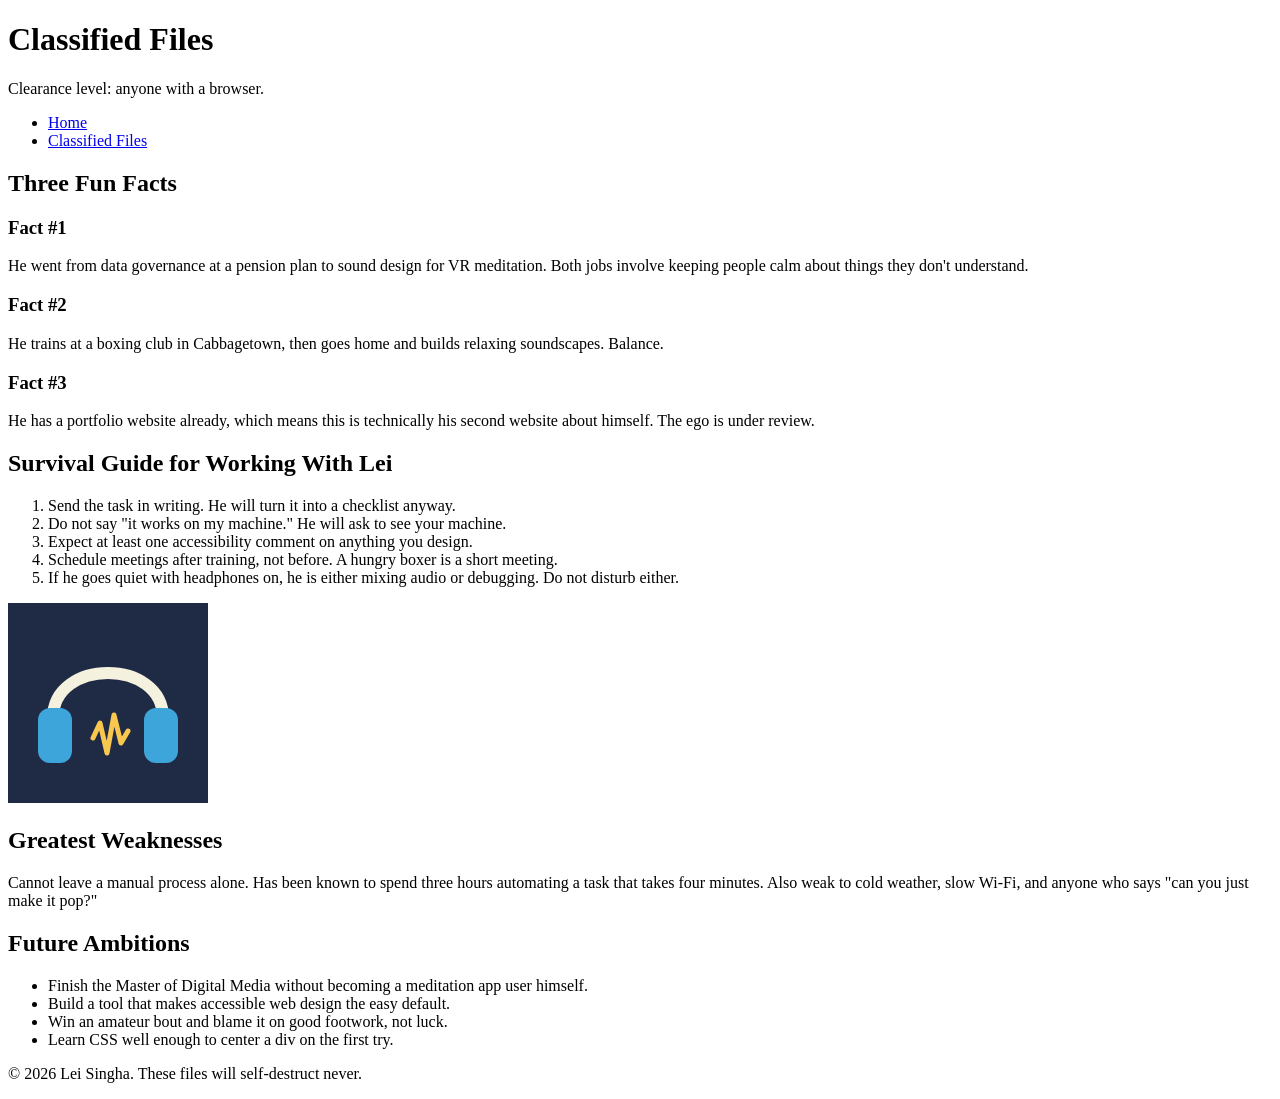
==== classified.html @ 01acc6a3 "Activity 6: Totally Accurate Guide to Me (HTML pages and images)" ====
<!DOCTYPE html>
<html lang="en">
<head>
  <meta charset="UTF-8">
  <meta name="viewport" content="width=device-width, initial-scale=1.0">
  <title>Classified Files | Totally Accurate Guide to Lei</title>
</head>
<body>

  <header id="site-header">
    <h1>Classified Files</h1>
    <p class="tagline">Clearance level: anyone with a browser.</p>
    <nav id="main-nav">
      <ul>
        <li><a href="index.html">Home</a></li>
        <li><a href="classified.html">Classified Files</a></li>
      </ul>
    </nav>
  </header>

  <main>

    <section id="fun-facts" class="card">
      <h2>Three Fun Facts</h2>
      <div class="fact-row">
        <div class="card fact">
          <h3>Fact #1</h3>
          <p>He went from data governance at a pension plan to sound design for VR meditation. Both jobs involve keeping people calm about things they don't understand.</p>
        </div>
        <div class="card fact">
          <h3>Fact #2</h3>
          <p>He trains at a boxing club in Cabbagetown, then goes home and builds relaxing soundscapes. Balance.</p>
        </div>
        <div class="card fact">
          <h3>Fact #3</h3>
          <p>He has a portfolio website already, which means this is technically his second website about himself. The ego is under review.</p>
        </div>
      </div>
    </section>

    <section id="survival-guide" class="card">
      <h2>Survival Guide for Working With Lei</h2>
      <ol>
        <li>Send the task in writing. He will turn it into a checklist anyway.</li>
        <li>Do not say "it works on my machine." He will ask to see your machine.</li>
        <li>Expect at least one accessibility comment on anything you design.</li>
        <li>Schedule meetings after training, not before. A hungry boxer is a short meeting.</li>
        <li>If he goes quiet with headphones on, he is either mixing audio or debugging. Do not disturb either.</li>
      </ol>
    </section>

    <section id="weakness" class="card warning-box">
      <img src="images/headphones.svg" alt="Illustration of blue headphones with a yellow sound wave between the ear cups">
      <div>
        <h2>Greatest Weaknesses</h2>
        <p>
          Cannot leave a manual process alone. Has been known to spend three hours automating
          a task that takes four minutes. Also weak to cold weather, slow Wi-Fi, and anyone who
          says "can you just make it pop?"
        </p>
      </div>
    </section>

    <section id="ambitions" class="card">
      <h2>Future Ambitions</h2>
      <ul>
        <li>Finish the Master of Digital Media without becoming a meditation app user himself.</li>
        <li>Build a tool that makes accessible web design the easy default.</li>
        <li>Win an amateur bout and blame it on good footwork, not luck.</li>
        <li>Learn CSS well enough to center a div on the first try.</li>
      </ul>
    </section>

  </main>

  <footer>
    <p>&copy; 2026 Lei Singha. These files will self-destruct never.</p>
  </footer>

</body>
</html>
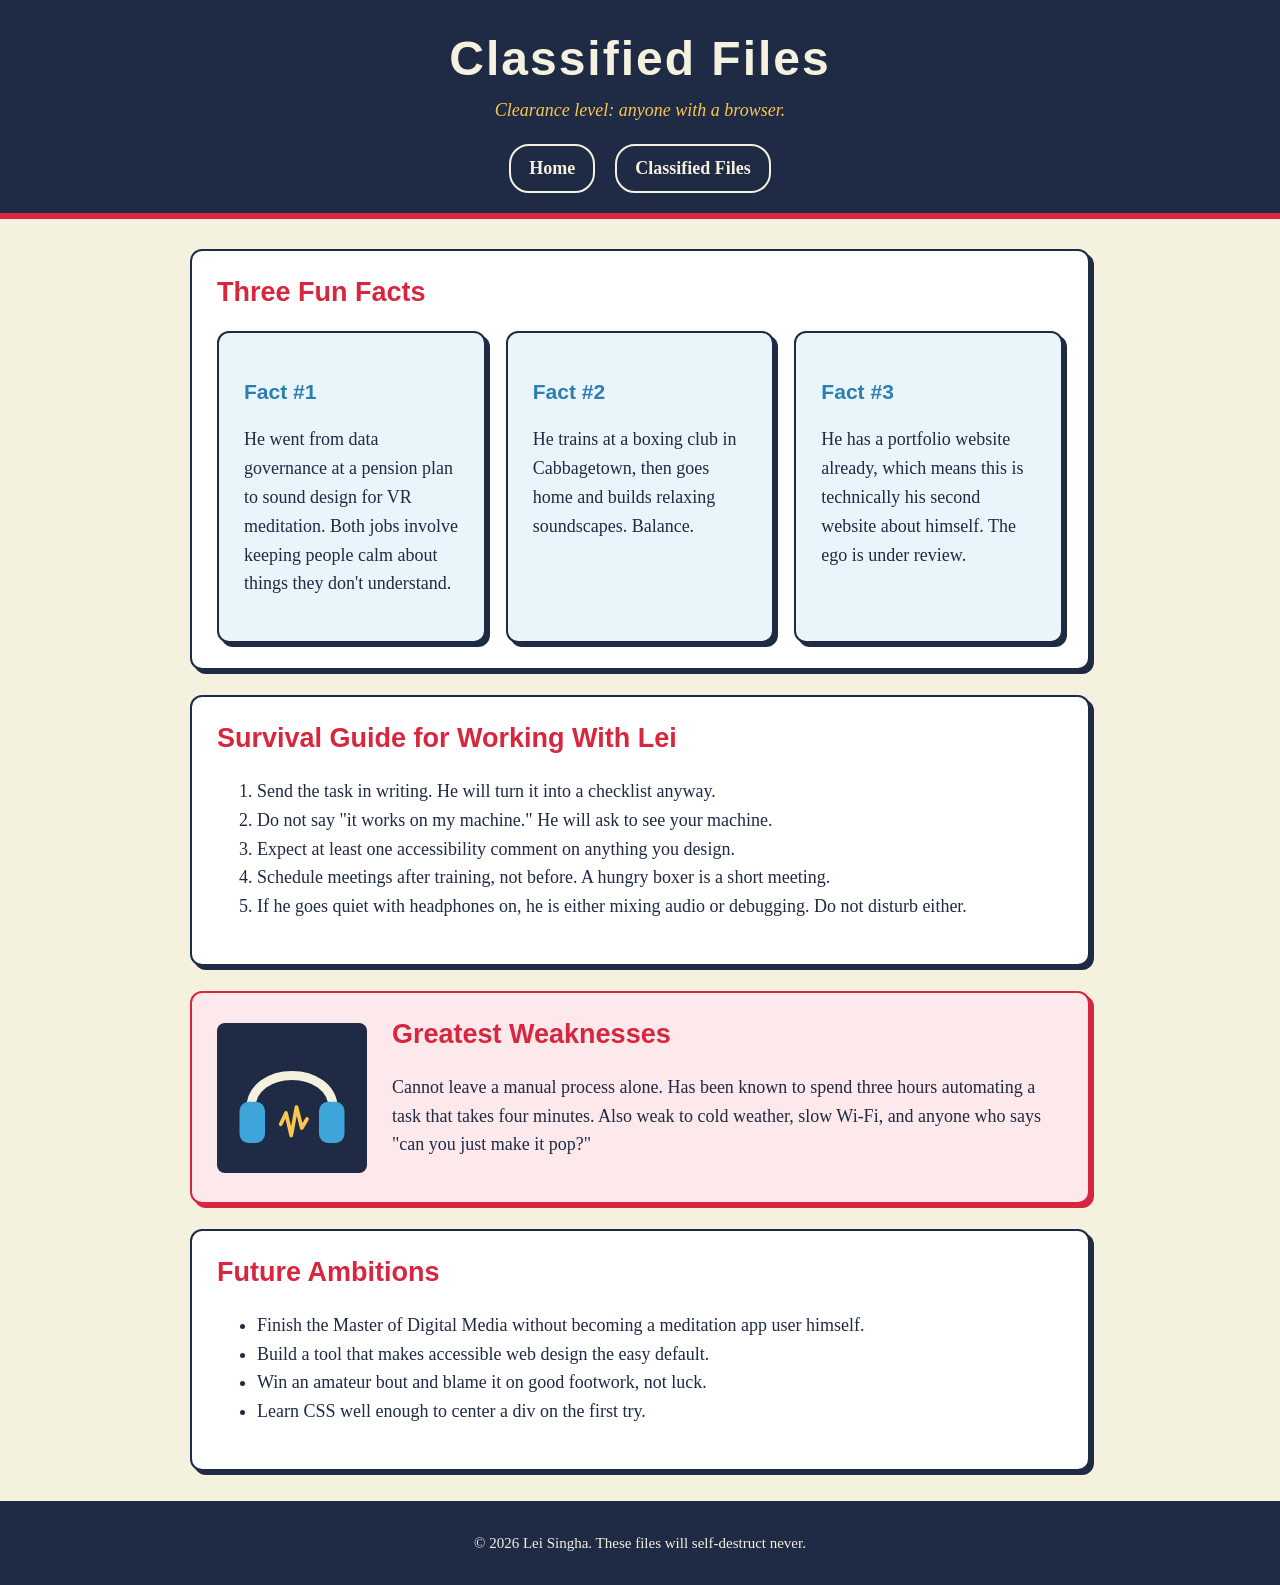
==== commit c0e00251: "Activity 7: TAG-Me Extreme Makeover (external stylesheet, flexbox, media query)" ====
--- a/classified.html
+++ b/classified.html
@@ -4,6 +4,7 @@
   <meta charset="UTF-8">
   <meta name="viewport" content="width=device-width, initial-scale=1.0">
   <title>Classified Files | Totally Accurate Guide to Lei</title>
+  <link rel="stylesheet" href="style.css">
 </head>
 <body>
 
--- a/style.css
+++ b/style.css
@@ -0,0 +1,226 @@
+/* =========================================================
+   TAG-Me Extreme Makeover - style.css
+   Shared stylesheet for index.html and classified.html
+   ========================================================= */
+
+
+/* ---------- 1. Element selectors: base look ---------- */
+
+* {
+  box-sizing: border-box; /* padding and border count inside the width */
+}
+
+body {
+  margin: 0;
+  background-color: #f4f1de;   /* warm off-white */
+  color: #1f2a44;              /* dark navy text */
+  font-family: Georgia, "Times New Roman", serif;
+  font-size: 18px;
+  line-height: 1.6;
+}
+
+h1,
+h2,
+h3 {
+  font-family: Arial, Helvetica, sans-serif;
+  line-height: 1.2;
+}
+
+h2 {
+  color: #d7263d;              /* glove red */
+  margin-top: 0;
+}
+
+h3 {
+  color: #2b7fb0;
+}
+
+a {
+  color: #2b7fb0;
+  font-weight: bold;
+}
+
+a:hover {
+  color: #d7263d;
+}
+
+img {
+  max-width: 100%;             /* images never overflow their box */
+  height: auto;
+  border-radius: 8px;
+}
+
+
+/* ---------- 2. ID selectors: header and navigation ---------- */
+
+#site-header {
+  background-color: #1f2a44;
+  color: #f4f1de;
+  text-align: center;
+  padding: 30px 20px 10px 20px;
+  border-bottom: 6px solid #d7263d;
+}
+
+#site-header h1 {
+  margin: 0;
+  font-size: 48px;
+  letter-spacing: 2px;
+}
+
+/* Flexbox layout #1: the navigation bar */
+#main-nav ul {
+  display: flex;
+  justify-content: center;
+  gap: 20px;
+  list-style: none;
+  padding: 0;
+  margin: 20px 0 10px 0;
+}
+
+#main-nav a {
+  display: block;
+  color: #f4f1de;
+  text-decoration: none;
+  padding: 8px 18px;
+  border: 2px solid #f4f1de;
+  border-radius: 20px;
+}
+
+#main-nav a:hover {
+  background-color: #f9c74f;
+  border-color: #f9c74f;
+  color: #1f2a44;
+}
+
+
+/* ---------- 3. Page layout ---------- */
+
+main {
+  width: 90%;                  /* flexible width */
+  max-width: 900px;
+  margin: 30px auto;           /* centers the main column */
+}
+
+footer {
+  background-color: #1f2a44;
+  color: #f4f1de;
+  text-align: center;
+  padding: 15px;
+  font-size: 15px;
+}
+
+
+/* ---------- 4. Reusable classes ---------- */
+
+/* .card is used on every section and on the fact boxes */
+.card {
+  background-color: #ffffff;
+  border: 2px solid #1f2a44;
+  border-radius: 12px;
+  padding: 25px;
+  margin-bottom: 25px;
+  box-shadow: 4px 4px 0 #1f2a44;
+}
+
+/* .tagline is used in the header of both pages */
+.tagline {
+  font-style: italic;
+  color: #f9c74f;
+  margin: 8px 0;
+}
+
+/* Flexbox layout #2: profile card (image beside text) */
+.profile-card {
+  display: flex;
+  align-items: center;
+  gap: 25px;
+}
+
+.profile-card img {
+  width: 180px;
+}
+
+/* Character stats panel */
+.stat-panel {
+  background-color: #1f2a44;
+  color: #f4f1de;
+  border-left: 8px solid #f9c74f;
+  border-radius: 8px;
+  padding: 15px 20px;
+  margin-top: 20px;
+}
+
+.stat-panel h3 {
+  color: #f9c74f;
+  margin-top: 0;
+}
+
+.skill {
+  margin-bottom: 10px;
+}
+
+/* Flexbox layout #3: row of fun fact cards */
+.fact-row {
+  display: flex;
+  gap: 20px;
+}
+
+.fact {
+  flex: 1;                     /* each fact card takes an equal share */
+  margin-bottom: 0;
+  background-color: #eaf4fb;
+}
+
+/* Weakness box: image beside text, with a warning colour */
+.warning-box {
+  display: flex;
+  align-items: center;
+  gap: 25px;
+  background-color: #fde8eb;
+  border-color: #d7263d;
+  box-shadow: 4px 4px 0 #d7263d;
+}
+
+.warning-box img {
+  width: 150px;
+}
+
+
+/* ---------- 5. Responsive design: phones ---------- */
+
+@media (max-width: 600px) {
+
+  body {
+    font-size: 16px;
+  }
+
+  #site-header h1 {
+    font-size: 32px;
+  }
+
+  /* stack nav links on top of each other */
+  #main-nav ul {
+    flex-direction: column;
+    gap: 10px;
+  }
+
+  main {
+    width: 95%;
+  }
+
+  /* stack image above text, and stack the fact cards */
+  .profile-card,
+  .warning-box,
+  .fact-row {
+    flex-direction: column;
+    text-align: center;
+  }
+
+  .fact {
+    margin-bottom: 10px;
+  }
+
+  .card {
+    padding: 18px;
+  }
+}
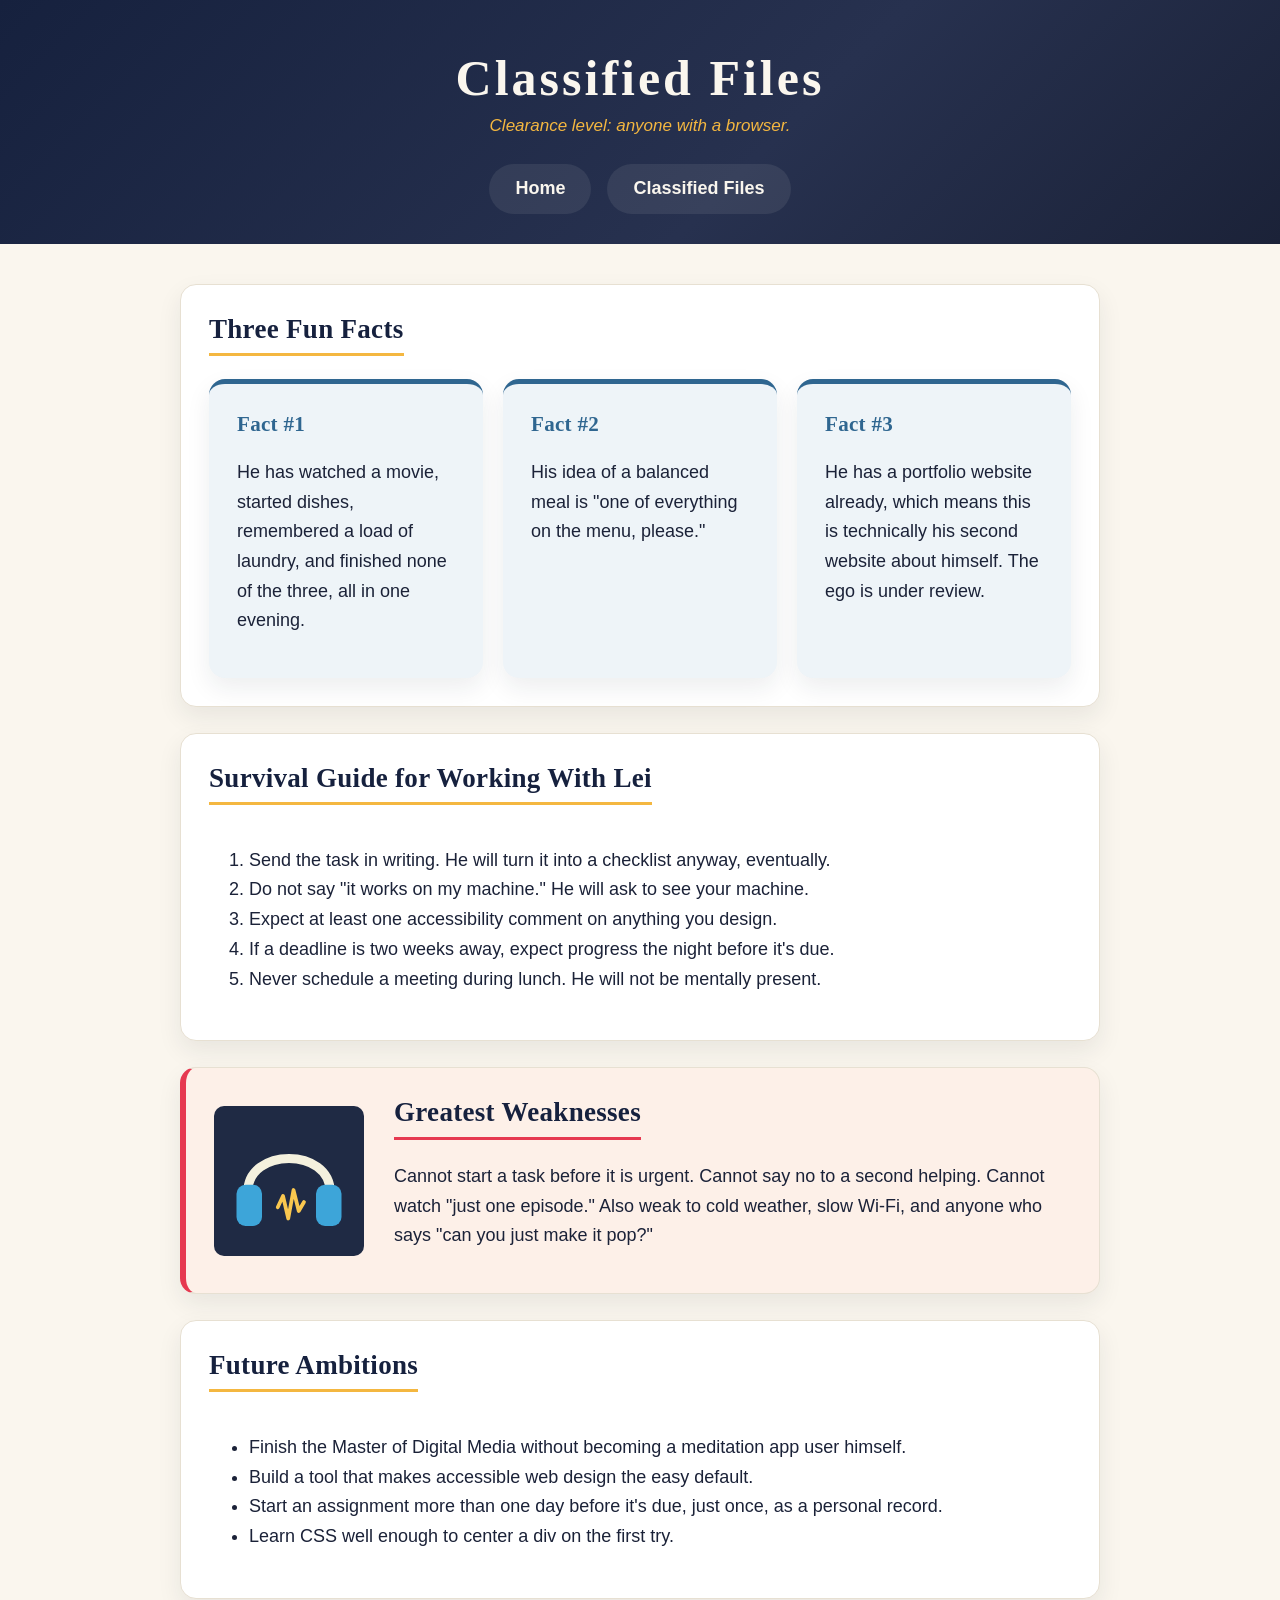
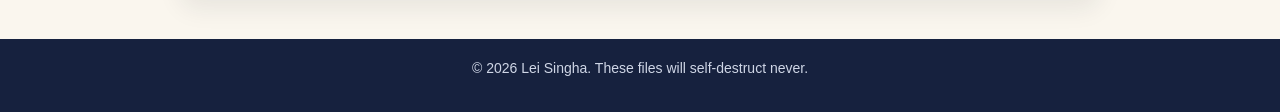
==== commit 16e986c0: "Swap boxing content for big eater / procrastinator / movie nut, redesign CSS" ====
--- a/classified.html
+++ b/classified.html
@@ -26,11 +26,11 @@
       <div class="fact-row">
         <div class="card fact">
           <h3>Fact #1</h3>
-          <p>He went from data governance at a pension plan to sound design for VR meditation. Both jobs involve keeping people calm about things they don't understand.</p>
+          <p>He has watched a movie, started dishes, remembered a load of laundry, and finished none of the three, all in one evening.</p>
         </div>
         <div class="card fact">
           <h3>Fact #2</h3>
-          <p>He trains at a boxing club in Cabbagetown, then goes home and builds relaxing soundscapes. Balance.</p>
+          <p>His idea of a balanced meal is "one of everything on the menu, please."</p>
         </div>
         <div class="card fact">
           <h3>Fact #3</h3>
@@ -42,11 +42,11 @@
     <section id="survival-guide" class="card">
       <h2>Survival Guide for Working With Lei</h2>
       <ol>
-        <li>Send the task in writing. He will turn it into a checklist anyway.</li>
+        <li>Send the task in writing. He will turn it into a checklist anyway, eventually.</li>
         <li>Do not say "it works on my machine." He will ask to see your machine.</li>
         <li>Expect at least one accessibility comment on anything you design.</li>
-        <li>Schedule meetings after training, not before. A hungry boxer is a short meeting.</li>
-        <li>If he goes quiet with headphones on, he is either mixing audio or debugging. Do not disturb either.</li>
+        <li>If a deadline is two weeks away, expect progress the night before it's due.</li>
+        <li>Never schedule a meeting during lunch. He will not be mentally present.</li>
       </ol>
     </section>
 
@@ -55,9 +55,9 @@
       <div>
         <h2>Greatest Weaknesses</h2>
         <p>
-          Cannot leave a manual process alone. Has been known to spend three hours automating
-          a task that takes four minutes. Also weak to cold weather, slow Wi-Fi, and anyone who
-          says "can you just make it pop?"
+          Cannot start a task before it is urgent. Cannot say no to a second helping. Cannot
+          watch "just one episode." Also weak to cold weather, slow Wi-Fi, and anyone who says
+          "can you just make it pop?"
         </p>
       </div>
     </section>
@@ -67,7 +67,7 @@
       <ul>
         <li>Finish the Master of Digital Media without becoming a meditation app user himself.</li>
         <li>Build a tool that makes accessible web design the easy default.</li>
-        <li>Win an amateur bout and blame it on good footwork, not luck.</li>
+        <li>Start an assignment more than one day before it's due, just once, as a personal record.</li>
         <li>Learn CSS well enough to center a div on the first try.</li>
       </ul>
     </section>
--- a/style.css
+++ b/style.css
@@ -10,149 +10,182 @@
   box-sizing: border-box; /* padding and border count inside the width */
 }
 
+html {
+  scroll-behavior: smooth;
+}
+
 body {
   margin: 0;
-  background-color: #f4f1de;   /* warm off-white */
-  color: #1f2a44;              /* dark navy text */
-  font-family: Georgia, "Times New Roman", serif;
+  background-color: #faf6ee;    /* soft cream */
+  color: #1b2238;                /* near-black navy text */
+  font-family: "Segoe UI", Arial, Helvetica, sans-serif;
   font-size: 18px;
-  line-height: 1.6;
+  line-height: 1.65;
 }
 
 h1,
 h2,
 h3 {
-  font-family: Arial, Helvetica, sans-serif;
+  font-family: Georgia, "Times New Roman", serif;
   line-height: 1.2;
+  letter-spacing: 0.3px;
 }
 
 h2 {
-  color: #d7263d;              /* glove red */
+  color: #16213e;
   margin-top: 0;
+  padding-bottom: 8px;
+  border-bottom: 3px solid #f4b740;
+  display: inline-block;
 }
 
 h3 {
-  color: #2b7fb0;
+  color: #2f6690;
+}
+
+p {
+  margin: 0 0 14px 0;
 }
 
 a {
-  color: #2b7fb0;
+  color: #2f6690;
   font-weight: bold;
+  text-decoration: none;
+  border-bottom: 2px solid transparent;
+  transition: border-color 0.2s ease, color 0.2s ease;
 }
 
 a:hover {
-  color: #d7263d;
+  color: #e63950;
+  border-bottom-color: #e63950;
 }
 
 img {
-  max-width: 100%;             /* images never overflow their box */
+  max-width: 100%;
   height: auto;
-  border-radius: 8px;
+  border-radius: 10px;
+  display: block;
 }
 
 
 /* ---------- 2. ID selectors: header and navigation ---------- */
 
 #site-header {
-  background-color: #1f2a44;
-  color: #f4f1de;
+  background: linear-gradient(135deg, #16213e 0%, #27314f 60%, #1b2238 100%);
+  color: #faf6ee;
   text-align: center;
-  padding: 30px 20px 10px 20px;
-  border-bottom: 6px solid #d7263d;
+  padding: 48px 20px 18px 20px;
 }
 
 #site-header h1 {
   margin: 0;
-  font-size: 48px;
-  letter-spacing: 2px;
+  font-size: 50px;
+  letter-spacing: 3px;
 }
 
 /* Flexbox layout #1: the navigation bar */
 #main-nav ul {
   display: flex;
   justify-content: center;
-  gap: 20px;
+  gap: 16px;
   list-style: none;
   padding: 0;
-  margin: 20px 0 10px 0;
+  margin: 24px 0 12px 0;
 }
 
 #main-nav a {
   display: block;
-  color: #f4f1de;
-  text-decoration: none;
-  padding: 8px 18px;
-  border: 2px solid #f4f1de;
-  border-radius: 20px;
+  color: #faf6ee;
+  font-weight: 600;
+  border: none;
+  padding: 10px 26px;
+  border-radius: 30px;
+  background-color: rgba(250, 246, 238, 0.08);
+  transition: background-color 0.2s ease, transform 0.15s ease;
 }
 
 #main-nav a:hover {
-  background-color: #f9c74f;
-  border-color: #f9c74f;
-  color: #1f2a44;
+  background-color: #f4b740;
+  color: #16213e;
+  transform: translateY(-2px);
 }
 
 
 /* ---------- 3. Page layout ---------- */
 
 main {
-  width: 90%;                  /* flexible width */
-  max-width: 900px;
-  margin: 30px auto;           /* centers the main column */
+  width: 90%;
+  max-width: 920px;
+  margin: 40px auto;
 }
 
 footer {
-  background-color: #1f2a44;
-  color: #f4f1de;
+  background-color: #16213e;
+  color: #cfd6e6;
   text-align: center;
-  padding: 15px;
-  font-size: 15px;
+  padding: 18px;
+  font-size: 14px;
+  margin-top: 20px;
 }
 
 
 /* ---------- 4. Reusable classes ---------- */
 
-/* .card is used on every section and on the fact boxes */
+.tagline {
+  font-style: italic;
+  color: #f4b740;
+  margin: 4px 0 0 0;
+  font-size: 17px;
+}
+
+/* .card is the reusable container used for every section and fact box */
 .card {
   background-color: #ffffff;
-  border: 2px solid #1f2a44;
-  border-radius: 12px;
-  padding: 25px;
-  margin-bottom: 25px;
-  box-shadow: 4px 4px 0 #1f2a44;
-}
-
-/* .tagline is used in the header of both pages */
-.tagline {
-  font-style: italic;
-  color: #f9c74f;
-  margin: 8px 0;
+  border: 1px solid #e7e0d2;
+  border-radius: 16px;
+  padding: 28px;
+  margin-bottom: 26px;
+  box-shadow: 0 10px 24px rgba(27, 34, 56, 0.08);
+  transition: box-shadow 0.2s ease;
+}
+
+.card:hover {
+  box-shadow: 0 14px 30px rgba(27, 34, 56, 0.13);
 }
 
 /* Flexbox layout #2: profile card (image beside text) */
 .profile-card {
   display: flex;
   align-items: center;
-  gap: 25px;
+  gap: 30px;
+  border-left: 6px solid #e63950;
 }
 
 .profile-card img {
-  width: 180px;
+  width: 170px;
+  flex-shrink: 0;
 }
 
 /* Character stats panel */
 .stat-panel {
-  background-color: #1f2a44;
-  color: #f4f1de;
-  border-left: 8px solid #f9c74f;
-  border-radius: 8px;
-  padding: 15px 20px;
-  margin-top: 20px;
+  background-color: #16213e;
+  color: #faf6ee;
+  border-radius: 12px;
+  padding: 18px 24px;
+  margin-top: 22px;
 }
 
 .stat-panel h3 {
-  color: #f9c74f;
+  color: #f4b740;
   margin-top: 0;
+}
+
+.stat-panel ul {
+  margin-bottom: 0;
+}
+
+.skill-list {
+  padding-left: 20px;
 }
 
 .skill {
@@ -166,46 +199,70 @@
 }
 
 .fact {
-  flex: 1;                     /* each fact card takes an equal share */
+  flex: 1;
   margin-bottom: 0;
-  background-color: #eaf4fb;
-}
-
-/* Weakness box: image beside text, with a warning colour */
+  background-color: #eef4f8;
+  border: none;
+  border-top: 5px solid #2f6690;
+  text-align: left;
+}
+
+.fact h3 {
+  margin-top: 0;
+}
+
+/* Weakness box: image beside text, with a warning accent */
 .warning-box {
   display: flex;
   align-items: center;
-  gap: 25px;
-  background-color: #fde8eb;
-  border-color: #d7263d;
-  box-shadow: 4px 4px 0 #d7263d;
+  gap: 30px;
+  background-color: #fdf0e8;
+  border-left: 6px solid #e63950;
+}
+
+.warning-box h2 {
+  border-bottom-color: #e63950;
 }
 
 .warning-box img {
   width: 150px;
-}
-
-
-/* ---------- 5. Responsive design: phones ---------- */
-
+  flex-shrink: 0;
+}
+
+
+/* ---------- 5. Responsive design ---------- */
+
+/* Tablet: tighten spacing a little */
+@media (max-width: 900px) {
+  main {
+    width: 94%;
+  }
+
+  .card {
+    padding: 22px;
+  }
+}
+
+/* Phone: stack everything */
 @media (max-width: 600px) {
 
   body {
     font-size: 16px;
   }
 
+  #site-header {
+    padding: 36px 16px 14px 16px;
+  }
+
   #site-header h1 {
     font-size: 32px;
+    letter-spacing: 1px;
   }
 
   /* stack nav links on top of each other */
   #main-nav ul {
     flex-direction: column;
     gap: 10px;
-  }
-
-  main {
-    width: 95%;
   }
 
   /* stack image above text, and stack the fact cards */
@@ -216,11 +273,21 @@
     text-align: center;
   }
 
+  .profile-card img,
+  .warning-box img {
+    width: 130px;
+    margin: 0 auto;
+  }
+
   .fact {
-    margin-bottom: 10px;
+    margin-bottom: 14px;
+    border-top: none;
+    border-left: 5px solid #2f6690;
+    text-align: left;
   }
 
   .card {
     padding: 18px;
-  }
-}
+    border-radius: 12px;
+  }
+}
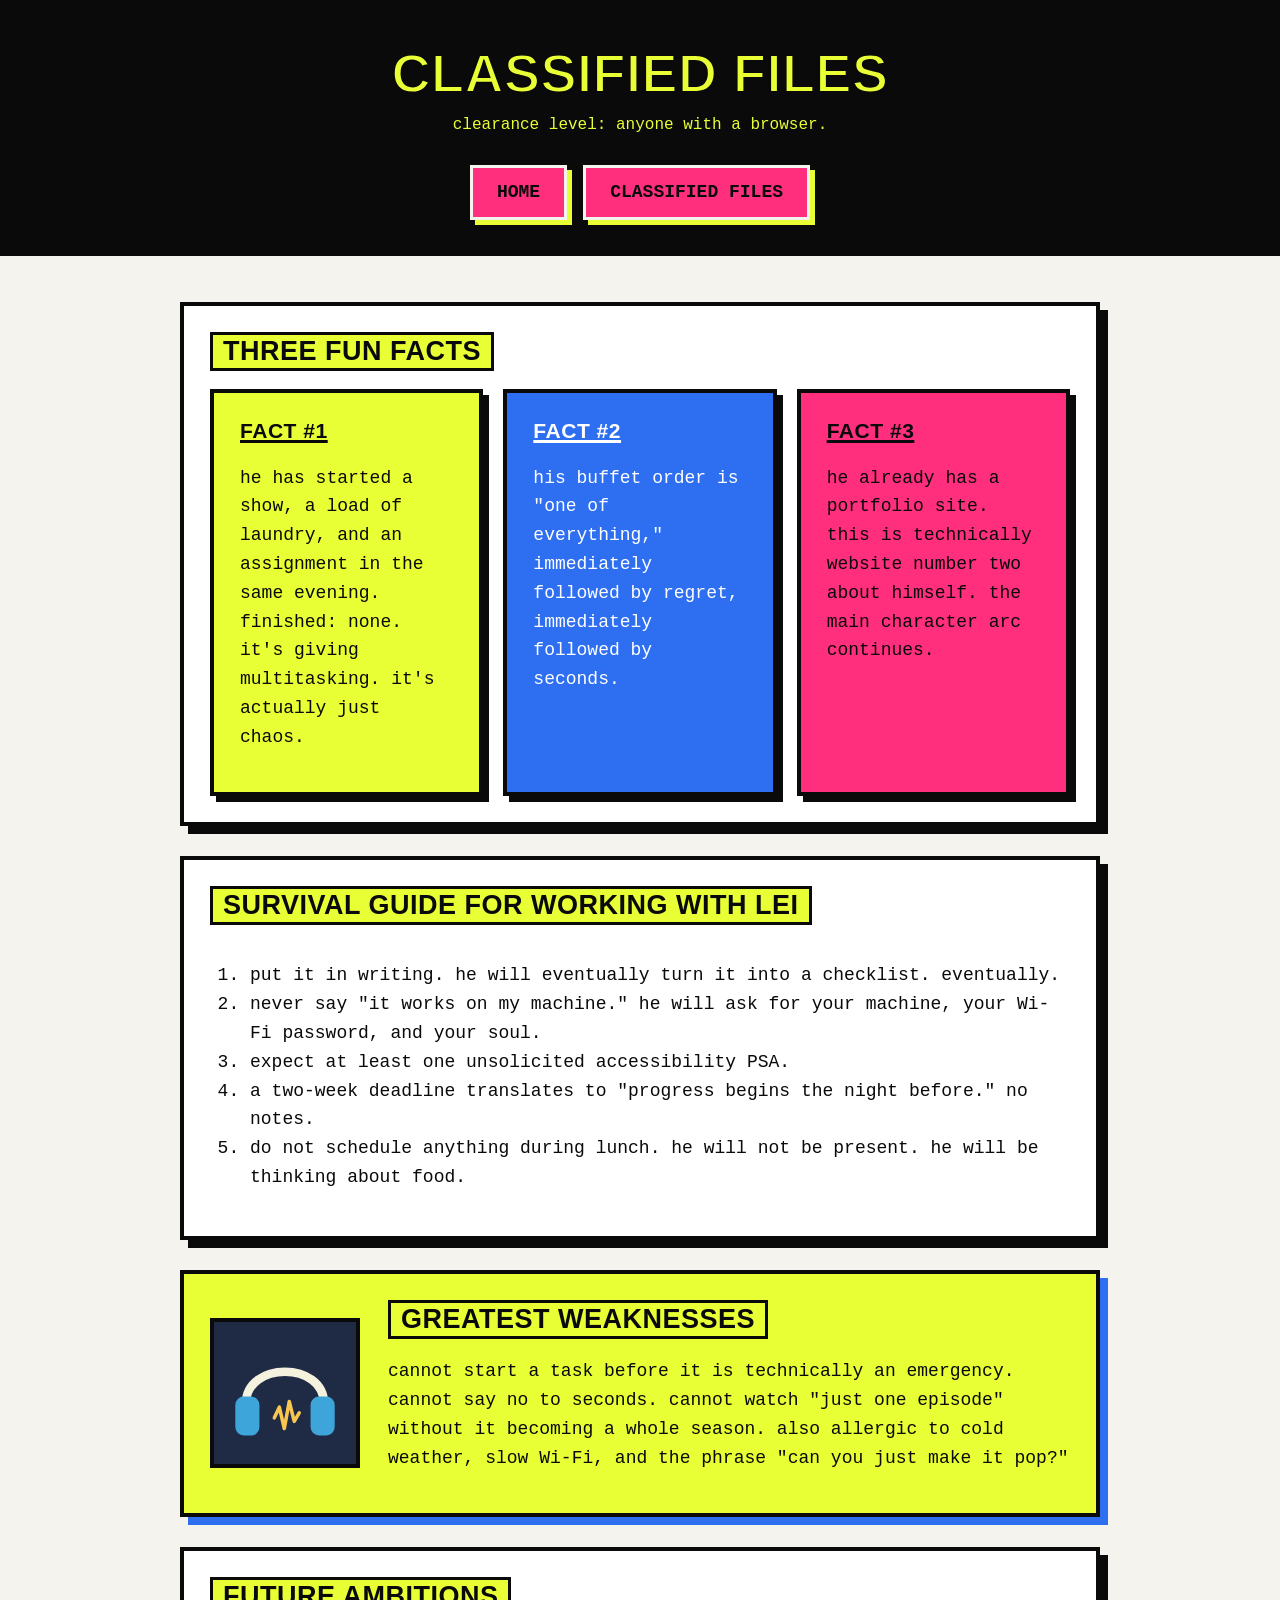
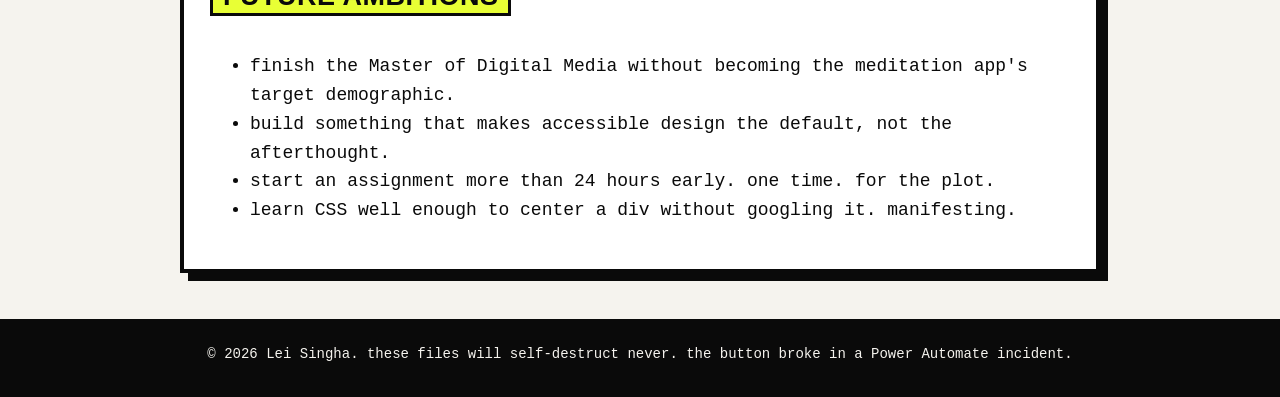
==== commit d8a90e64: "Cut Sylhet/Bangladesh bit, satire/TikTok voice rewrite, neo-brutalist redesign" ====
--- a/classified.html
+++ b/classified.html
@@ -9,12 +9,12 @@
 <body>
 
   <header id="site-header">
-    <h1>Classified Files</h1>
-    <p class="tagline">Clearance level: anyone with a browser.</p>
+    <h1>classified files</h1>
+    <p class="tagline">clearance level: anyone with a browser.</p>
     <nav id="main-nav">
       <ul>
-        <li><a href="index.html">Home</a></li>
-        <li><a href="classified.html">Classified Files</a></li>
+        <li><a href="index.html">home</a></li>
+        <li><a href="classified.html">classified files</a></li>
       </ul>
     </nav>
   </header>
@@ -22,60 +22,60 @@
   <main>
 
     <section id="fun-facts" class="card">
-      <h2>Three Fun Facts</h2>
+      <h2>three fun facts</h2>
       <div class="fact-row">
         <div class="card fact">
-          <h3>Fact #1</h3>
-          <p>He has watched a movie, started dishes, remembered a load of laundry, and finished none of the three, all in one evening.</p>
+          <h3>fact #1</h3>
+          <p>he has started a show, a load of laundry, and an assignment in the same evening. finished: none. it's giving multitasking. it's actually just chaos.</p>
         </div>
         <div class="card fact">
-          <h3>Fact #2</h3>
-          <p>His idea of a balanced meal is "one of everything on the menu, please."</p>
+          <h3>fact #2</h3>
+          <p>his buffet order is "one of everything," immediately followed by regret, immediately followed by seconds.</p>
         </div>
         <div class="card fact">
-          <h3>Fact #3</h3>
-          <p>He has a portfolio website already, which means this is technically his second website about himself. The ego is under review.</p>
+          <h3>fact #3</h3>
+          <p>he already has a portfolio site. this is technically website number two about himself. the main character arc continues.</p>
         </div>
       </div>
     </section>
 
     <section id="survival-guide" class="card">
-      <h2>Survival Guide for Working With Lei</h2>
+      <h2>survival guide for working with lei</h2>
       <ol>
-        <li>Send the task in writing. He will turn it into a checklist anyway, eventually.</li>
-        <li>Do not say "it works on my machine." He will ask to see your machine.</li>
-        <li>Expect at least one accessibility comment on anything you design.</li>
-        <li>If a deadline is two weeks away, expect progress the night before it's due.</li>
-        <li>Never schedule a meeting during lunch. He will not be mentally present.</li>
+        <li>put it in writing. he will eventually turn it into a checklist. eventually.</li>
+        <li>never say "it works on my machine." he will ask for your machine, your Wi-Fi password, and your soul.</li>
+        <li>expect at least one unsolicited accessibility PSA.</li>
+        <li>a two-week deadline translates to "progress begins the night before." no notes.</li>
+        <li>do not schedule anything during lunch. he will not be present. he will be thinking about food.</li>
       </ol>
     </section>
 
     <section id="weakness" class="card warning-box">
       <img src="images/headphones.svg" alt="Illustration of blue headphones with a yellow sound wave between the ear cups">
       <div>
-        <h2>Greatest Weaknesses</h2>
+        <h2>greatest weaknesses</h2>
         <p>
-          Cannot start a task before it is urgent. Cannot say no to a second helping. Cannot
-          watch "just one episode." Also weak to cold weather, slow Wi-Fi, and anyone who says
-          "can you just make it pop?"
+          cannot start a task before it is technically an emergency. cannot say no to
+          seconds. cannot watch "just one episode" without it becoming a whole season. also
+          allergic to cold weather, slow Wi-Fi, and the phrase "can you just make it pop?"
         </p>
       </div>
     </section>
 
     <section id="ambitions" class="card">
-      <h2>Future Ambitions</h2>
+      <h2>future ambitions</h2>
       <ul>
-        <li>Finish the Master of Digital Media without becoming a meditation app user himself.</li>
-        <li>Build a tool that makes accessible web design the easy default.</li>
-        <li>Start an assignment more than one day before it's due, just once, as a personal record.</li>
-        <li>Learn CSS well enough to center a div on the first try.</li>
+        <li>finish the Master of Digital Media without becoming the meditation app's target demographic.</li>
+        <li>build something that makes accessible design the default, not the afterthought.</li>
+        <li>start an assignment more than 24 hours early. one time. for the plot.</li>
+        <li>learn CSS well enough to center a div without googling it. manifesting.</li>
       </ul>
     </section>
 
   </main>
 
   <footer>
-    <p>&copy; 2026 Lei Singha. These files will self-destruct never.</p>
+    <p>&copy; 2026 Lei Singha. these files will self-destruct never. the button broke in a Power Automate incident.</p>
   </footer>
 
 </body>
--- a/style.css
+++ b/style.css
@@ -1,6 +1,6 @@
 /* =========================================================
    TAG-Me Extreme Makeover - style.css
-   Shared stylesheet for index.html and classified.html
+   Neo-brutalist theme. Shared by index.html and classified.html
    ========================================================= */
 
 
@@ -10,37 +10,38 @@
   box-sizing: border-box; /* padding and border count inside the width */
 }
 
-html {
-  scroll-behavior: smooth;
-}
-
 body {
   margin: 0;
-  background-color: #faf6ee;    /* soft cream */
-  color: #1b2238;                /* near-black navy text */
-  font-family: "Segoe UI", Arial, Helvetica, sans-serif;
+  background-color: #f5f3ee;   /* raw off-white */
+  color: #0a0a0a;
+  font-family: "Courier New", Courier, monospace;
   font-size: 18px;
-  line-height: 1.65;
+  line-height: 1.6;
 }
 
 h1,
 h2,
 h3 {
-  font-family: Georgia, "Times New Roman", serif;
-  line-height: 1.2;
-  letter-spacing: 0.3px;
+  font-family: Arial, Helvetica, sans-serif;
+  font-weight: 900;
+  text-transform: uppercase;
+  line-height: 1.1;
+  letter-spacing: 0.5px;
+  margin-top: 0;
 }
 
 h2 {
-  color: #16213e;
-  margin-top: 0;
-  padding-bottom: 8px;
-  border-bottom: 3px solid #f4b740;
   display: inline-block;
+  background-color: #e8ff35;   /* acid yellow highlight */
+  padding: 2px 10px;
+  border: 3px solid #0a0a0a;
+  margin-bottom: 18px;
 }
 
 h3 {
-  color: #2f6690;
+  color: #0a0a0a;
+  text-decoration: underline;
+  text-decoration-thickness: 3px;
 }
 
 p {
@@ -48,22 +49,24 @@
 }
 
 a {
-  color: #2f6690;
+  color: #0a0a0a;
   font-weight: bold;
+  background-color: #2e6ff2;   /* electric blue */
+  color: #ffffff;
+  padding: 0 4px;
   text-decoration: none;
-  border-bottom: 2px solid transparent;
-  transition: border-color 0.2s ease, color 0.2s ease;
+  border: 2px solid #0a0a0a;
 }
 
 a:hover {
-  color: #e63950;
-  border-bottom-color: #e63950;
+  background-color: #ff2f7e;   /* hot pink */
 }
 
 img {
   max-width: 100%;
   height: auto;
-  border-radius: 10px;
+  border: 4px solid #0a0a0a;
+  border-radius: 0;             /* brutalism = sharp corners, no soft edges */
   display: block;
 }
 
@@ -71,16 +74,18 @@
 /* ---------- 2. ID selectors: header and navigation ---------- */
 
 #site-header {
-  background: linear-gradient(135deg, #16213e 0%, #27314f 60%, #1b2238 100%);
-  color: #faf6ee;
+  background-color: #0a0a0a;
+  color: #f5f3ee;
   text-align: center;
-  padding: 48px 20px 18px 20px;
+  padding: 44px 20px 20px 20px;
+  border-bottom: 6px solid #0a0a0a;
 }
 
 #site-header h1 {
   margin: 0;
-  font-size: 50px;
-  letter-spacing: 3px;
+  font-size: 54px;
+  color: #e8ff35;
+  -webkit-text-stroke: 2px #0a0a0a;
 }
 
 /* Flexbox layout #1: the navigation bar */
@@ -90,24 +95,27 @@
   gap: 16px;
   list-style: none;
   padding: 0;
-  margin: 24px 0 12px 0;
+  margin: 26px 0 10px 0;
 }
 
 #main-nav a {
   display: block;
-  color: #faf6ee;
-  font-weight: 600;
-  border: none;
-  padding: 10px 26px;
-  border-radius: 30px;
-  background-color: rgba(250, 246, 238, 0.08);
-  transition: background-color 0.2s ease, transform 0.15s ease;
+  background-color: #ff2f7e;
+  color: #0a0a0a;
+  font-weight: 900;
+  text-transform: uppercase;
+  border: 3px solid #f5f3ee;
+  border-radius: 0;
+  padding: 10px 24px;
+  box-shadow: 5px 5px 0 #e8ff35;
+  transition: transform 0.1s ease, box-shadow 0.1s ease;
 }
 
 #main-nav a:hover {
-  background-color: #f4b740;
-  color: #16213e;
-  transform: translateY(-2px);
+  background-color: #2e6ff2;
+  color: #ffffff;
+  transform: translate(3px, 3px);
+  box-shadow: 2px 2px 0 #e8ff35;
 }
 
 
@@ -116,49 +124,44 @@
 main {
   width: 90%;
   max-width: 920px;
-  margin: 40px auto;
+  margin: 46px auto;
 }
 
 footer {
-  background-color: #16213e;
-  color: #cfd6e6;
+  background-color: #0a0a0a;
+  color: #f5f3ee;
   text-align: center;
   padding: 18px;
   font-size: 14px;
-  margin-top: 20px;
+  border-top: 6px solid #0a0a0a;
 }
 
 
 /* ---------- 4. Reusable classes ---------- */
 
 .tagline {
-  font-style: italic;
-  color: #f4b740;
-  margin: 4px 0 0 0;
-  font-size: 17px;
+  font-family: "Courier New", Courier, monospace;
+  color: #e8ff35;
+  margin: 10px 0 0 0;
+  font-size: 16px;
 }
 
 /* .card is the reusable container used for every section and fact box */
 .card {
   background-color: #ffffff;
-  border: 1px solid #e7e0d2;
-  border-radius: 16px;
-  padding: 28px;
-  margin-bottom: 26px;
-  box-shadow: 0 10px 24px rgba(27, 34, 56, 0.08);
-  transition: box-shadow 0.2s ease;
-}
-
-.card:hover {
-  box-shadow: 0 14px 30px rgba(27, 34, 56, 0.13);
+  border: 4px solid #0a0a0a;
+  border-radius: 0;
+  padding: 26px;
+  margin-bottom: 30px;
+  box-shadow: 8px 8px 0 #0a0a0a;
 }
 
 /* Flexbox layout #2: profile card (image beside text) */
 .profile-card {
   display: flex;
   align-items: center;
-  gap: 30px;
-  border-left: 6px solid #e63950;
+  gap: 28px;
+  box-shadow: 8px 8px 0 #ff2f7e;
 }
 
 .profile-card img {
@@ -168,19 +171,20 @@
 
 /* Character stats panel */
 .stat-panel {
-  background-color: #16213e;
-  color: #faf6ee;
-  border-radius: 12px;
-  padding: 18px 24px;
+  background-color: #0a0a0a;
+  color: #e8ff35;
+  border: 3px solid #0a0a0a;
+  padding: 18px 22px;
   margin-top: 22px;
 }
 
 .stat-panel h3 {
-  color: #f4b740;
-  margin-top: 0;
+  color: #ff2f7e;
+  text-decoration-color: #ff2f7e;
 }
 
 .stat-panel ul {
+  color: #f5f3ee;
   margin-bottom: 0;
 }
 
@@ -201,27 +205,32 @@
 .fact {
   flex: 1;
   margin-bottom: 0;
-  background-color: #eef4f8;
-  border: none;
-  border-top: 5px solid #2f6690;
+  background-color: #e8ff35;
+  box-shadow: 6px 6px 0 #0a0a0a;
   text-align: left;
 }
 
-.fact h3 {
-  margin-top: 0;
+/* alternate accent colours on the fact cards using structural selectors */
+.fact:nth-child(2) {
+  background-color: #2e6ff2;
+  color: #ffffff;
+}
+
+.fact:nth-child(2) h3 {
+  color: #ffffff;
+}
+
+.fact:nth-child(3) {
+  background-color: #ff2f7e;
 }
 
 /* Weakness box: image beside text, with a warning accent */
 .warning-box {
   display: flex;
   align-items: center;
-  gap: 30px;
-  background-color: #fdf0e8;
-  border-left: 6px solid #e63950;
-}
-
-.warning-box h2 {
-  border-bottom-color: #e63950;
+  gap: 28px;
+  background-color: #e8ff35;
+  box-shadow: 8px 8px 0 #2e6ff2;
 }
 
 .warning-box img {
@@ -232,14 +241,15 @@
 
 /* ---------- 5. Responsive design ---------- */
 
-/* Tablet: tighten spacing a little */
+/* Tablet: tighten spacing and shadows */
 @media (max-width: 900px) {
   main {
     width: 94%;
   }
 
   .card {
-    padding: 22px;
+    padding: 20px;
+    box-shadow: 6px 6px 0 #0a0a0a;
   }
 }
 
@@ -251,12 +261,11 @@
   }
 
   #site-header {
-    padding: 36px 16px 14px 16px;
+    padding: 32px 14px 16px 14px;
   }
 
   #site-header h1 {
-    font-size: 32px;
-    letter-spacing: 1px;
+    font-size: 34px;
   }
 
   /* stack nav links on top of each other */
@@ -280,14 +289,12 @@
   }
 
   .fact {
-    margin-bottom: 14px;
-    border-top: none;
-    border-left: 5px solid #2f6690;
+    margin-bottom: 16px;
     text-align: left;
   }
 
   .card {
     padding: 18px;
-    border-radius: 12px;
-  }
-}
+    box-shadow: 5px 5px 0 #0a0a0a;
+  }
+}
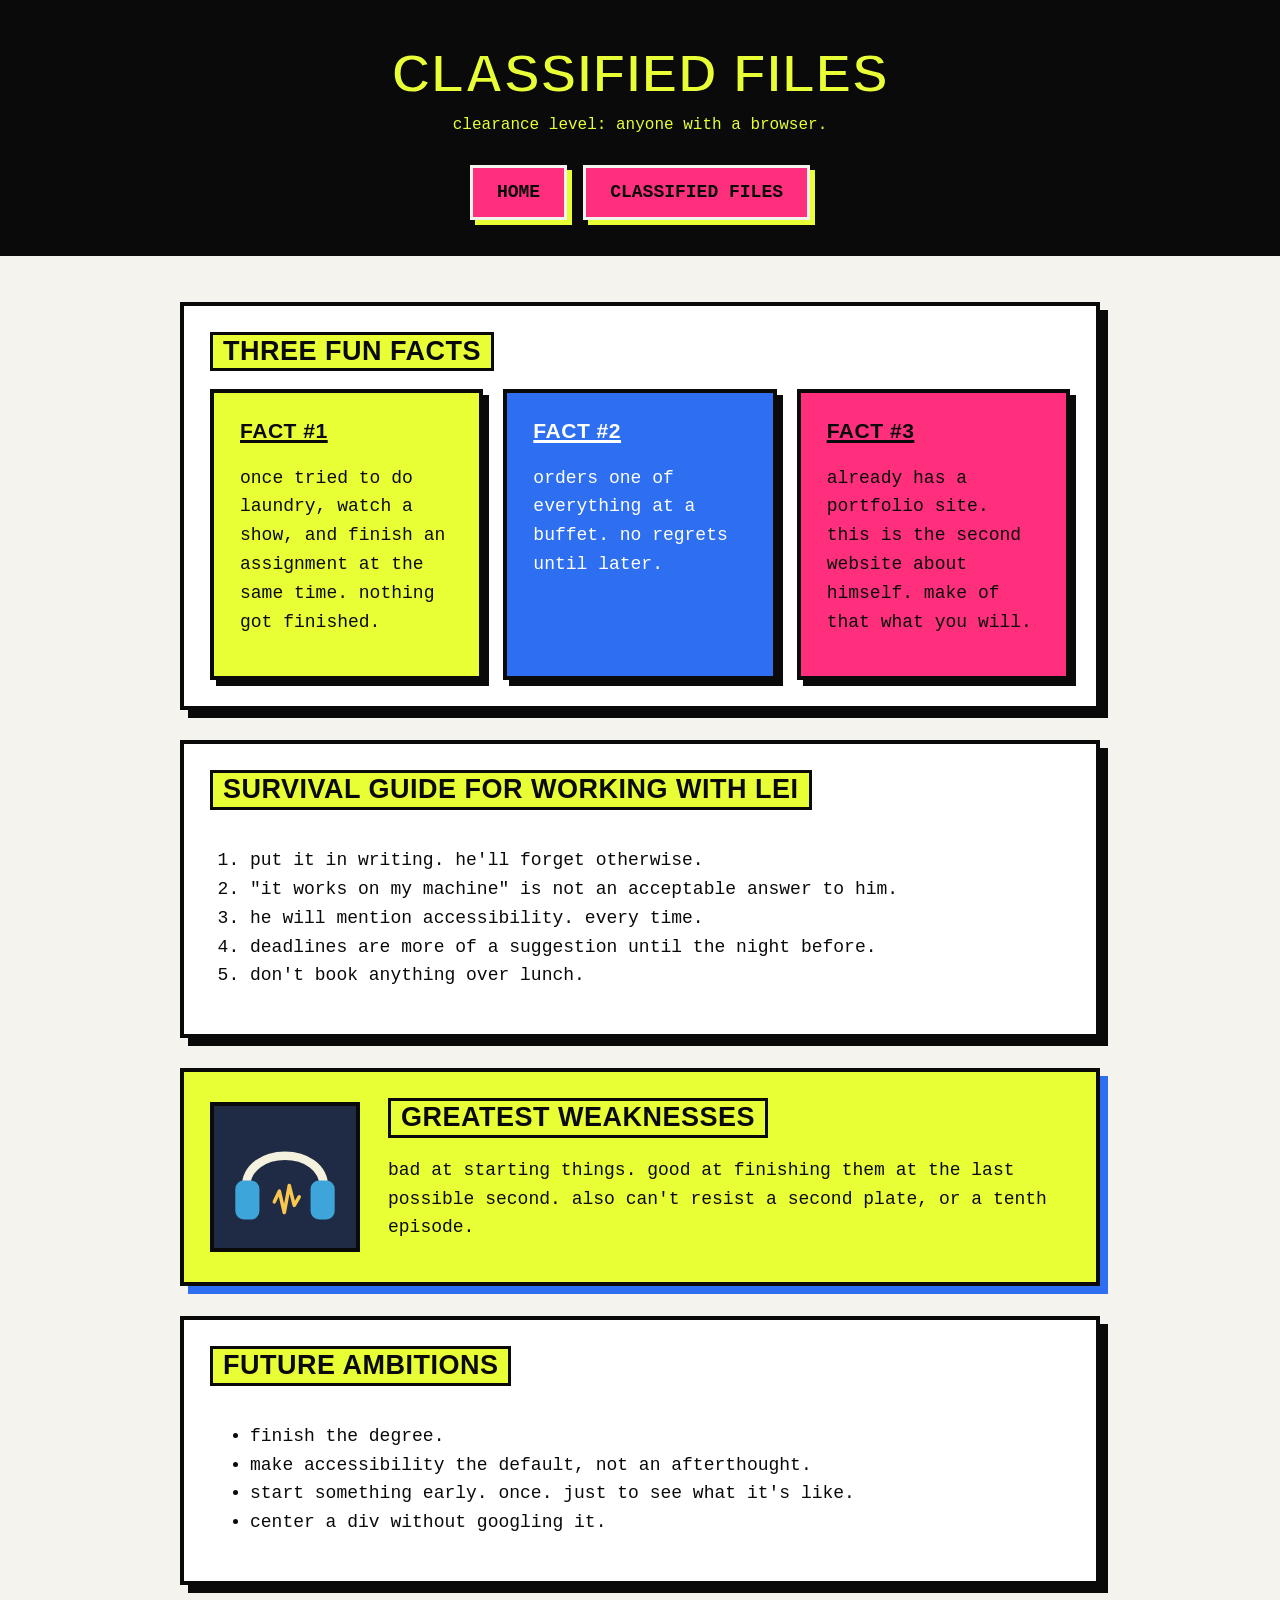
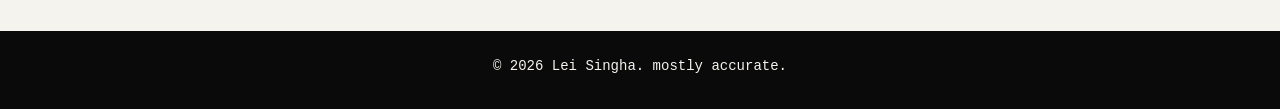
==== commit a318f3ee: "Trim the copy, cut the slang, keep it short" ====
--- a/classified.html
+++ b/classified.html
@@ -26,15 +26,15 @@
       <div class="fact-row">
         <div class="card fact">
           <h3>fact #1</h3>
-          <p>he has started a show, a load of laundry, and an assignment in the same evening. finished: none. it's giving multitasking. it's actually just chaos.</p>
+          <p>once tried to do laundry, watch a show, and finish an assignment at the same time. nothing got finished.</p>
         </div>
         <div class="card fact">
           <h3>fact #2</h3>
-          <p>his buffet order is "one of everything," immediately followed by regret, immediately followed by seconds.</p>
+          <p>orders one of everything at a buffet. no regrets until later.</p>
         </div>
         <div class="card fact">
           <h3>fact #3</h3>
-          <p>he already has a portfolio site. this is technically website number two about himself. the main character arc continues.</p>
+          <p>already has a portfolio site. this is the second website about himself. make of that what you will.</p>
         </div>
       </div>
     </section>
@@ -42,11 +42,11 @@
     <section id="survival-guide" class="card">
       <h2>survival guide for working with lei</h2>
       <ol>
-        <li>put it in writing. he will eventually turn it into a checklist. eventually.</li>
-        <li>never say "it works on my machine." he will ask for your machine, your Wi-Fi password, and your soul.</li>
-        <li>expect at least one unsolicited accessibility PSA.</li>
-        <li>a two-week deadline translates to "progress begins the night before." no notes.</li>
-        <li>do not schedule anything during lunch. he will not be present. he will be thinking about food.</li>
+        <li>put it in writing. he'll forget otherwise.</li>
+        <li>"it works on my machine" is not an acceptable answer to him.</li>
+        <li>he will mention accessibility. every time.</li>
+        <li>deadlines are more of a suggestion until the night before.</li>
+        <li>don't book anything over lunch.</li>
       </ol>
     </section>
 
@@ -55,9 +55,8 @@
       <div>
         <h2>greatest weaknesses</h2>
         <p>
-          cannot start a task before it is technically an emergency. cannot say no to
-          seconds. cannot watch "just one episode" without it becoming a whole season. also
-          allergic to cold weather, slow Wi-Fi, and the phrase "can you just make it pop?"
+          bad at starting things. good at finishing them at the last possible second. also
+          can't resist a second plate, or a tenth episode.
         </p>
       </div>
     </section>
@@ -65,17 +64,17 @@
     <section id="ambitions" class="card">
       <h2>future ambitions</h2>
       <ul>
-        <li>finish the Master of Digital Media without becoming the meditation app's target demographic.</li>
-        <li>build something that makes accessible design the default, not the afterthought.</li>
-        <li>start an assignment more than 24 hours early. one time. for the plot.</li>
-        <li>learn CSS well enough to center a div without googling it. manifesting.</li>
+        <li>finish the degree.</li>
+        <li>make accessibility the default, not an afterthought.</li>
+        <li>start something early. once. just to see what it's like.</li>
+        <li>center a div without googling it.</li>
       </ul>
     </section>
 
   </main>
 
   <footer>
-    <p>&copy; 2026 Lei Singha. these files will self-destruct never. the button broke in a Power Automate incident.</p>
+    <p>&copy; 2026 Lei Singha. mostly accurate.</p>
   </footer>
 
 </body>
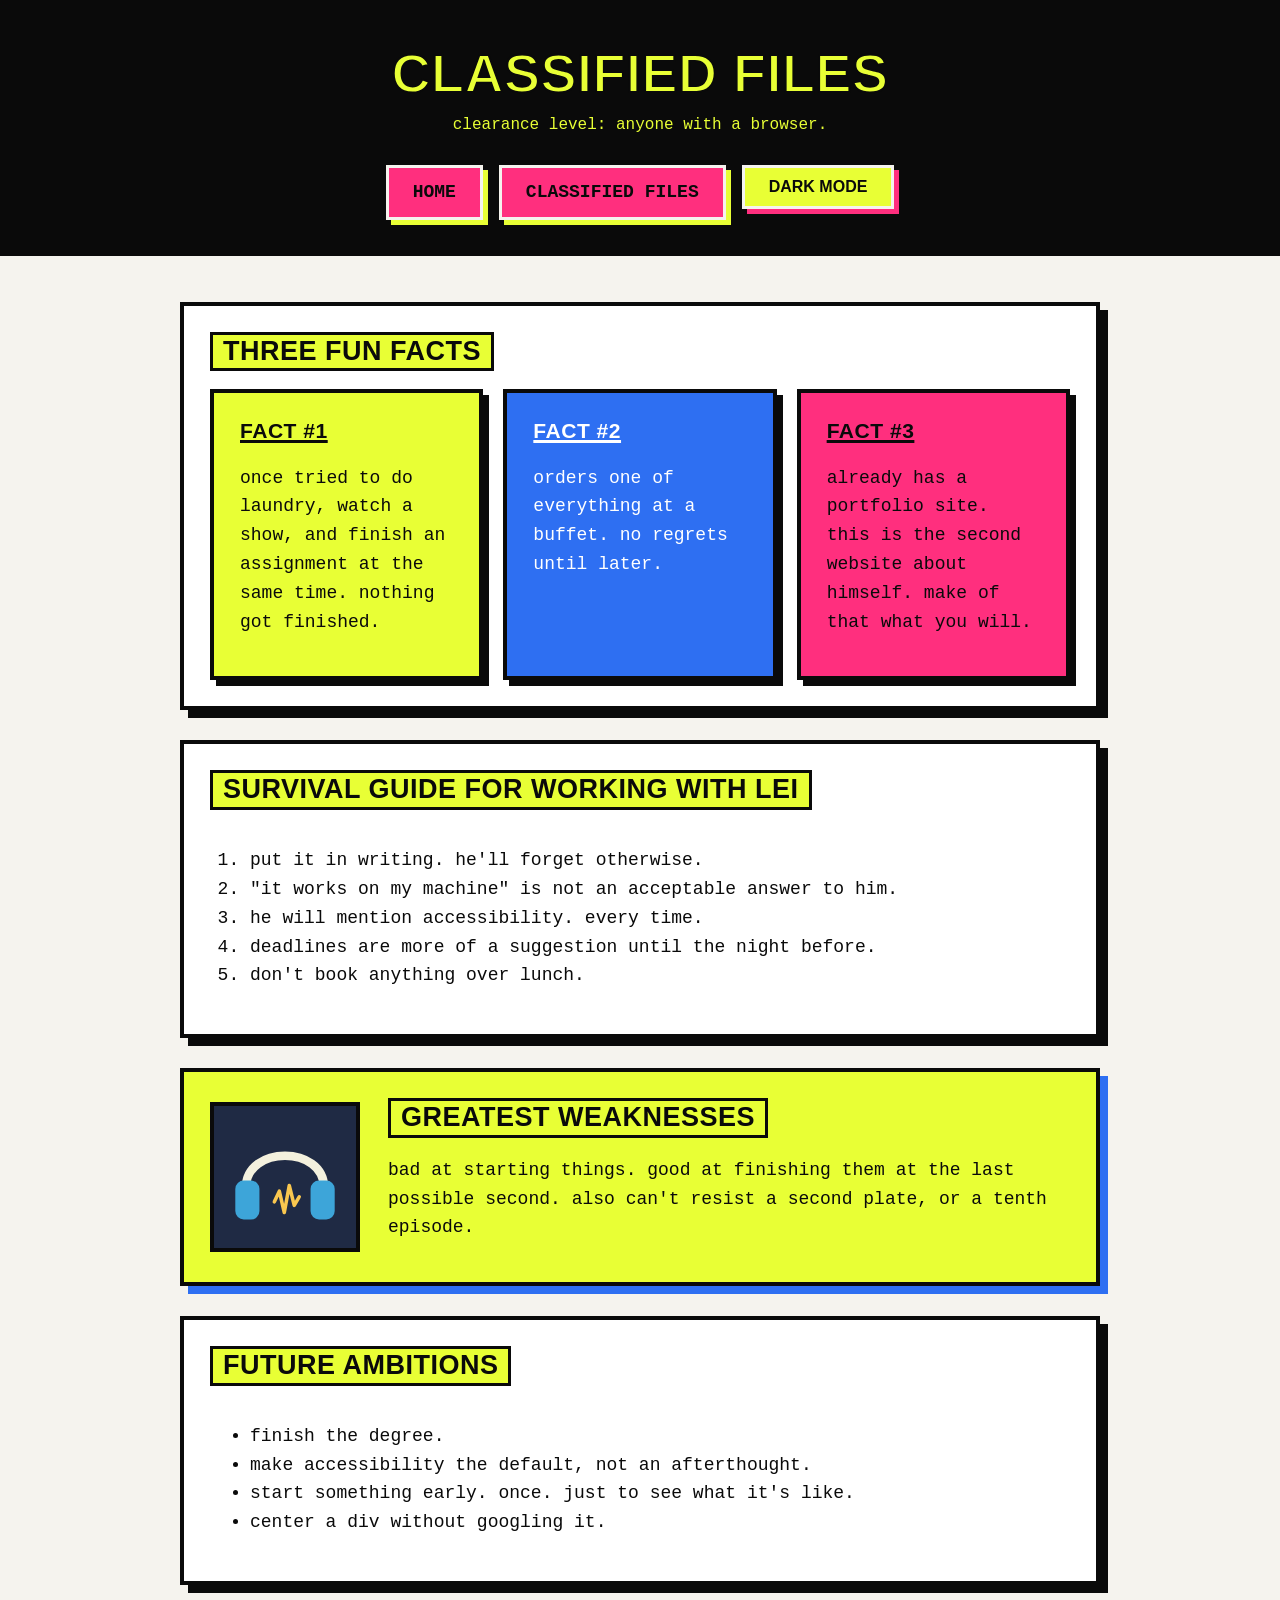
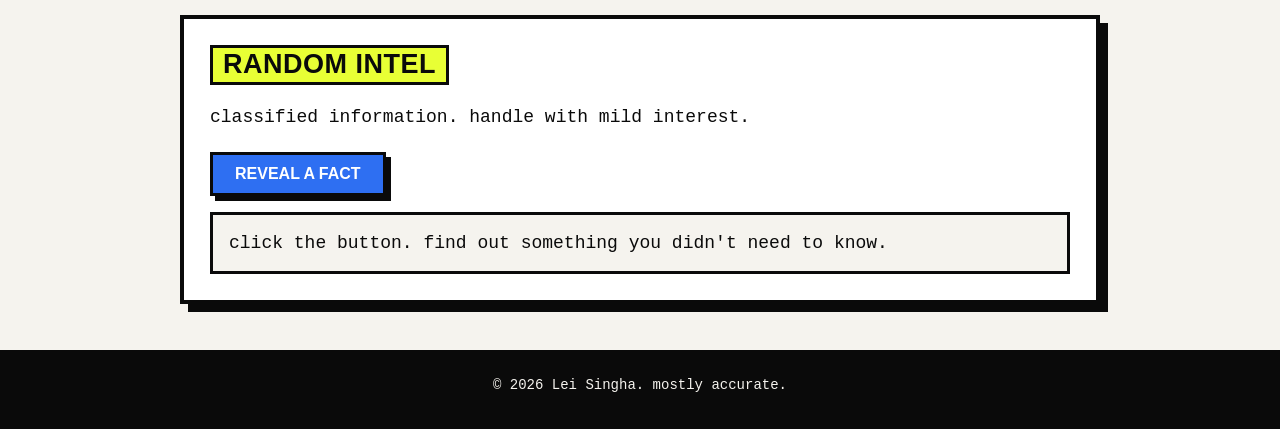
==== commit a01d14fb: "Activity 8: TAG-Me Interactive Edition (dark mode toggle, random fact generator, personalized greeti" ====
--- a/classified.html
+++ b/classified.html
@@ -5,6 +5,7 @@
   <meta name="viewport" content="width=device-width, initial-scale=1.0">
   <title>Classified Files | Totally Accurate Guide to Lei</title>
   <link rel="stylesheet" href="style.css">
+  <script src="script.js" defer></script>
 </head>
 <body>
 
@@ -15,6 +16,7 @@
       <ul>
         <li><a href="index.html">home</a></li>
         <li><a href="classified.html">classified files</a></li>
+        <li><button id="theme-toggle" class="theme-btn" type="button">dark mode</button></li>
       </ul>
     </nav>
   </header>
@@ -71,6 +73,13 @@
       </ul>
     </section>
 
+    <section id="random-fact" class="card">
+      <h2>random intel</h2>
+      <p>classified information. handle with mild interest.</p>
+      <button id="fact-btn" class="btn" type="button">reveal a fact</button>
+      <p id="fact-display" class="js-output">click the button. find out something you didn't need to know.</p>
+    </section>
+
   </main>
 
   <footer>
--- a/style.css
+++ b/style.css
@@ -118,6 +118,30 @@
   box-shadow: 2px 2px 0 #e8ff35;
 }
 
+/* the theme toggle button sits in the nav list, styled like the links */
+.theme-btn {
+  display: block;
+  background-color: #e8ff35;
+  color: #0a0a0a;
+  font-family: Arial, Helvetica, sans-serif;
+  font-weight: 900;
+  text-transform: uppercase;
+  font-size: 16px;
+  border: 3px solid #f5f3ee;
+  border-radius: 0;
+  padding: 10px 24px;
+  box-shadow: 5px 5px 0 #ff2f7e;
+  cursor: pointer;
+  transition: transform 0.1s ease, box-shadow 0.1s ease;
+}
+
+.theme-btn:hover {
+  background-color: #2e6ff2;
+  color: #ffffff;
+  transform: translate(3px, 3px);
+  box-shadow: 2px 2px 0 #ff2f7e;
+}
+
 
 /* ---------- 3. Page layout ---------- */
 
@@ -238,6 +262,60 @@
   flex-shrink: 0;
 }
 
+/* buttons for the JS features (fact generator, greeting) */
+.btn {
+  display: inline-block;
+  background-color: #2e6ff2;
+  color: #ffffff;
+  font-family: Arial, Helvetica, sans-serif;
+  font-weight: 900;
+  text-transform: uppercase;
+  font-size: 16px;
+  border: 3px solid #0a0a0a;
+  border-radius: 0;
+  padding: 10px 22px;
+  margin: 6px 0 16px 0;
+  box-shadow: 5px 5px 0 #0a0a0a;
+  cursor: pointer;
+  transition: transform 0.1s ease, box-shadow 0.1s ease;
+}
+
+.btn:hover {
+  background-color: #ff2f7e;
+  color: #0a0a0a;
+  transform: translate(3px, 3px);
+  box-shadow: 2px 2px 0 #0a0a0a;
+}
+
+/* text input for the personalized greeting */
+.text-input {
+  display: block;
+  width: 100%;
+  max-width: 320px;
+  font-family: "Courier New", Courier, monospace;
+  font-size: 16px;
+  padding: 10px 12px;
+  margin-bottom: 14px;
+  border: 3px solid #0a0a0a;
+  border-radius: 0;
+  background-color: #ffffff;
+  color: #0a0a0a;
+}
+
+.text-input:focus {
+  outline: 3px solid #e8ff35;
+  outline-offset: 0;
+}
+
+/* the box that shows the JS-generated fact or greeting */
+.js-output {
+  background-color: #f5f3ee;
+  border: 3px solid #0a0a0a;
+  padding: 14px 16px;
+  margin: 0;
+  min-height: 1.6em;
+}
+
 
 /* ---------- 5. Responsive design ---------- */
 
@@ -298,3 +376,65 @@
     box-shadow: 5px 5px 0 #0a0a0a;
   }
 }
+
+
+/* ---------- 6. Dark mode (toggled by script.js) ---------- */
+
+body.dark-mode {
+  background-color: #121212;
+  color: #f5f3ee;
+}
+
+body.dark-mode h2 {
+  background-color: #e8ff35;
+  color: #0a0a0a;
+  border-color: #f5f3ee;
+}
+
+body.dark-mode h3 {
+  color: #f5f3ee;
+}
+
+body.dark-mode #site-header {
+  background-color: #000000;
+}
+
+body.dark-mode .card {
+  background-color: #1b1b1b;
+  color: #f5f3ee;
+  border-color: #f5f3ee;
+  box-shadow: 8px 8px 0 #f5f3ee;
+}
+
+body.dark-mode .profile-card {
+  box-shadow: 8px 8px 0 #ff2f7e;
+}
+
+body.dark-mode .warning-box {
+  background-color: #1b1b1b;
+  box-shadow: 8px 8px 0 #2e6ff2;
+}
+
+body.dark-mode .fact {
+  color: #0a0a0a;
+}
+
+body.dark-mode .fact:nth-child(2) {
+  color: #ffffff;
+}
+
+body.dark-mode .js-output {
+  background-color: #1b1b1b;
+  color: #f5f3ee;
+  border-color: #f5f3ee;
+}
+
+body.dark-mode .text-input {
+  background-color: #1b1b1b;
+  color: #f5f3ee;
+  border-color: #f5f3ee;
+}
+
+body.dark-mode footer {
+  background-color: #000000;
+}
